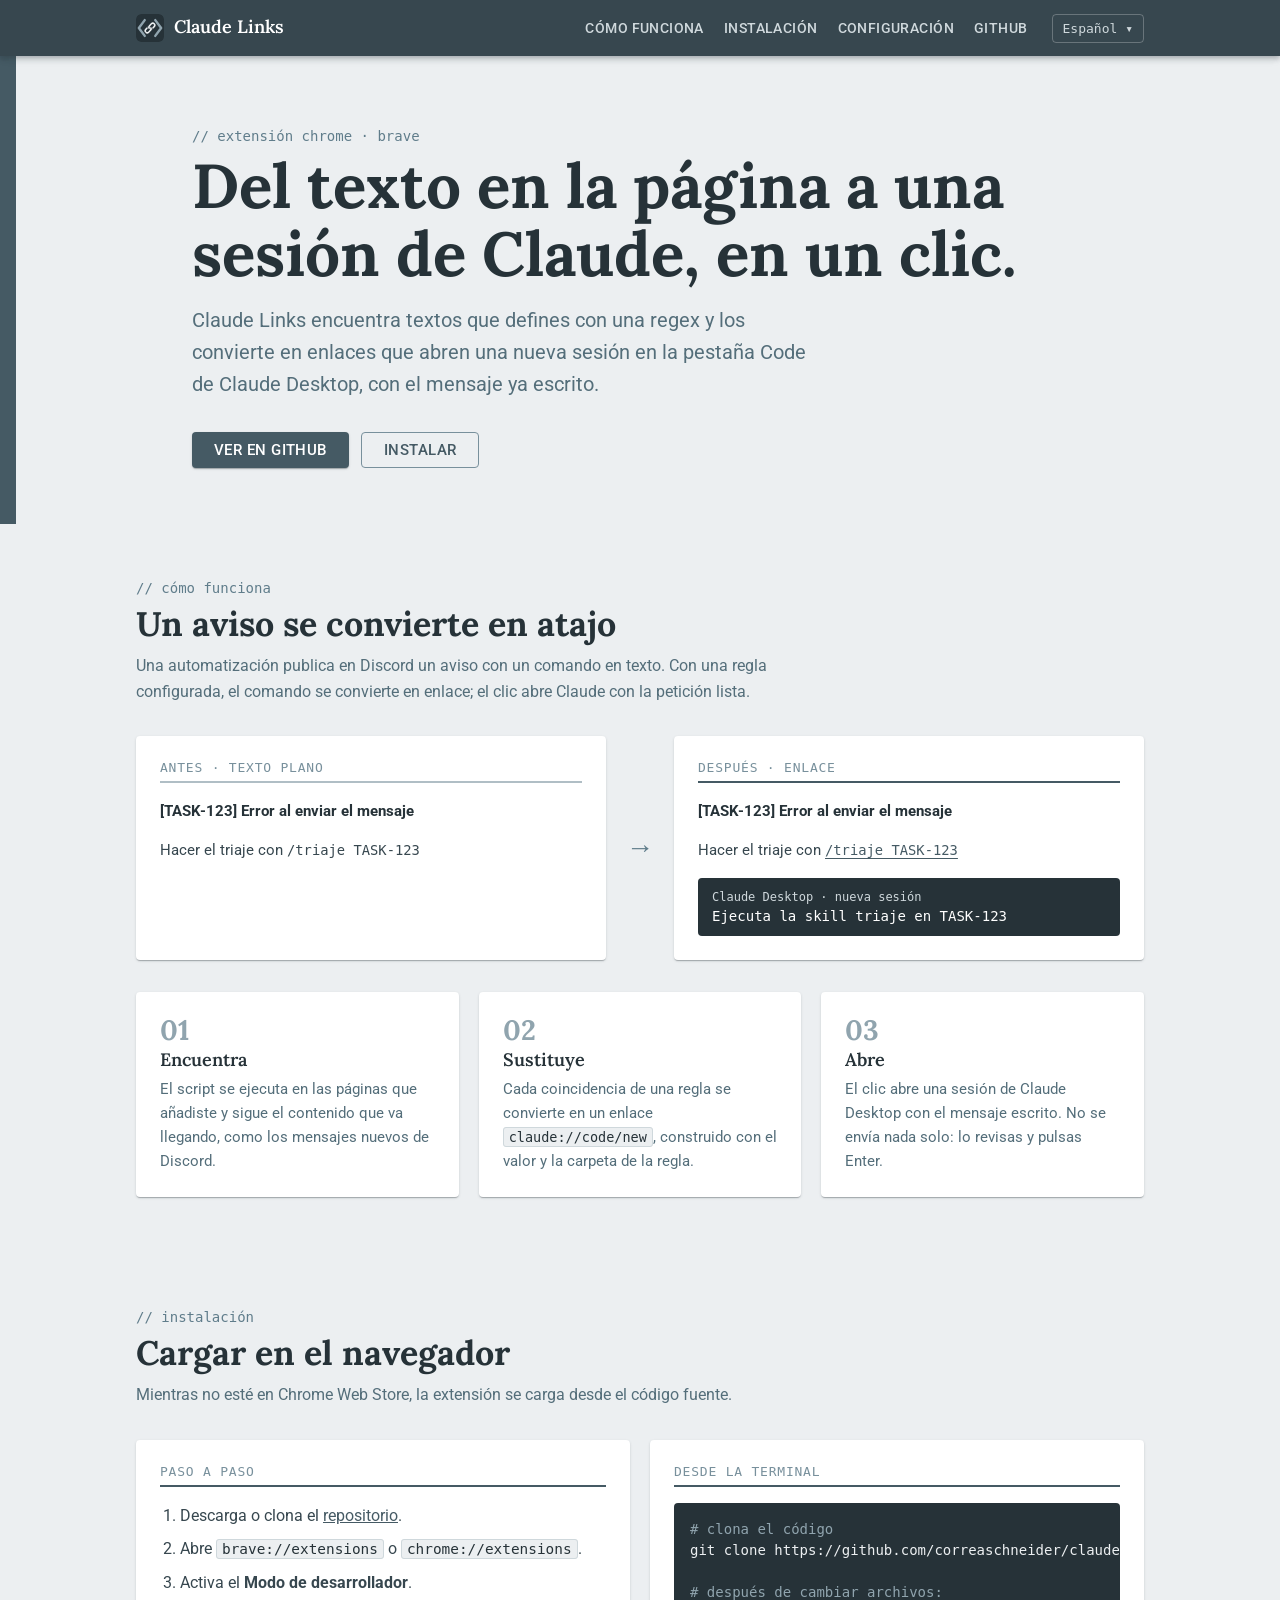
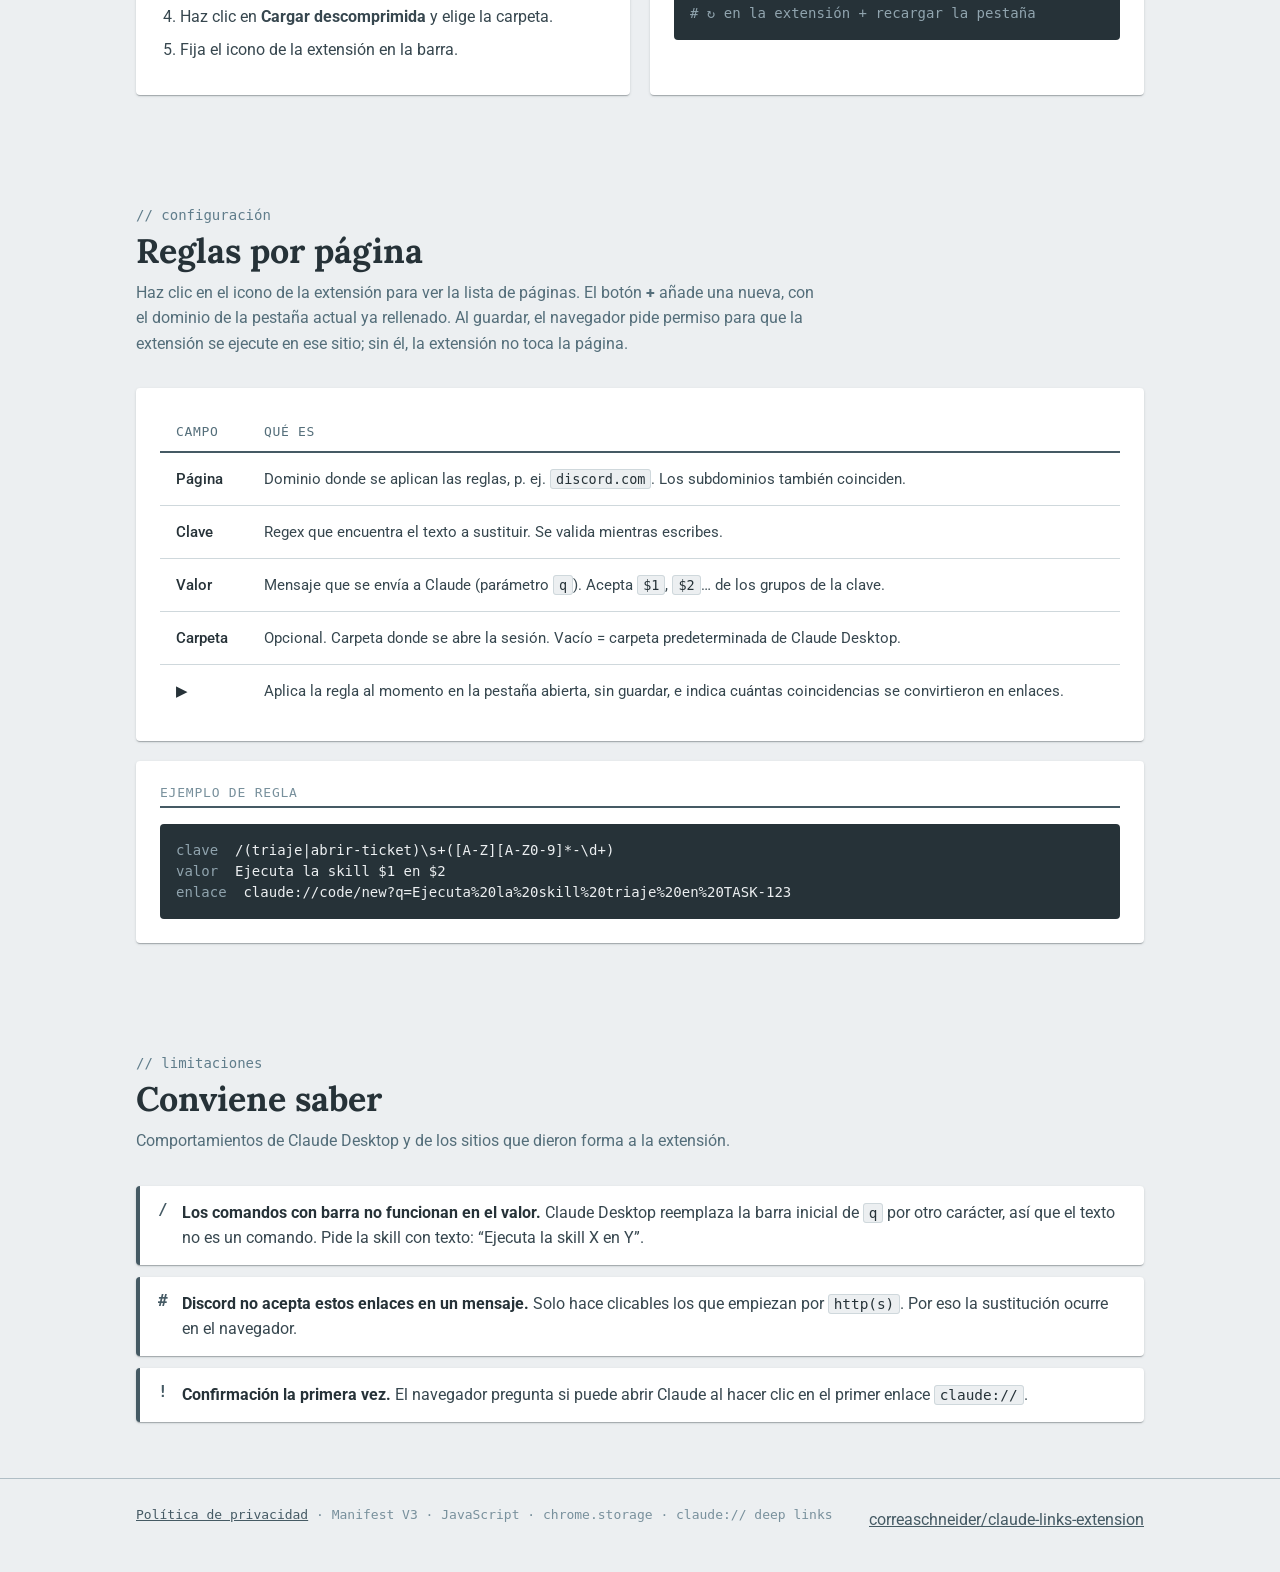
==== docs/es/index.html @ 5089f8d4 "feat: multi-idioma (en, pt-BR, pt-PT, es, it) - extensão com _locales (padrão en), gerados por tools" ====
<!doctype html>
<html lang="es">
<head>
<meta charset="utf-8">
<meta name="viewport" content="width=device-width, initial-scale=1">
<title>Claude Links</title>
<meta name="description" content="Extensión para Chrome/Brave que convierte textos de una página en enlaces que abren una sesión en Claude Desktop con el mensaje listo.">
<link rel="alternate" hreflang="en" href="https://correaschneider.github.io/claude-links-extension/">
<link rel="alternate" hreflang="pt-BR" href="https://correaschneider.github.io/claude-links-extension/pt-br/">
<link rel="alternate" hreflang="pt-PT" href="https://correaschneider.github.io/claude-links-extension/pt/">
<link rel="alternate" hreflang="es" href="https://correaschneider.github.io/claude-links-extension/es/">
<link rel="alternate" hreflang="it" href="https://correaschneider.github.io/claude-links-extension/it/">
<link rel="alternate" hreflang="x-default" href="https://correaschneider.github.io/claude-links-extension/">
<link rel="icon" type="image/svg+xml" href="../icon.svg">
<link rel="preconnect" href="https://fonts.googleapis.com">
<link rel="preconnect" href="https://fonts.gstatic.com" crossorigin>
<link href="https://fonts.googleapis.com/css2?family=Lora:ital,wght@0,600;0,700;1,500&family=Roboto:wght@400;500;700&display=swap" rel="stylesheet">
<link rel="stylesheet" href="../style.css">
</head>
<body>

<header class="appbar">
  <div class="inner">
    <a class="brand" href="./"><img src="../icon.svg" alt="" width="28" height="28" style="vertical-align:middle;margin-right:10px;border-radius:5px">Claude Links</a>
    <nav>
      <a href="./#how">Cómo funciona</a>
      <a href="./#install">Instalación</a>
      <a href="./#config">Configuración</a>
      <a href="https://github.com/correaschneider/claude-links-extension">GitHub</a>
    </nav>
    <details class="lang">
      <summary aria-label="Language">Español ▾</summary>
      <ul><li><a href="../" hreflang="en">English</a></li><li><a href="../pt-br/" hreflang="pt-BR">Português (Brasil)</a></li><li><a href="../pt/" hreflang="pt-PT">Português (Portugal)</a></li><li><a href="../es/" hreflang="es" aria-current="page">Español</a></li><li><a href="../it/" hreflang="it">Italiano</a></li></ul>
    </details>
  </div>
</header>

<div class="hero">
  <div class="container">
    <p class="kicker">// extensión chrome · brave</p>
    <h1>Del texto en la página a una sesión de Claude, en un clic.</h1>
    <p class="lead">Claude Links encuentra textos que defines con una regex y los convierte en enlaces que abren una nueva sesión en la pestaña Code de Claude Desktop, con el mensaje ya escrito.</p>
    <div class="actions">
      <a class="btn btn-contained" href="https://github.com/correaschneider/claude-links-extension">Ver en GitHub</a>
      <a class="btn btn-outlined" href="#install">Instalar</a>
    </div>
  </div>
</div>

<main>
  <section id="how">
    <div class="container">
      <p class="kicker">// cómo funciona</p>
      <h2>Un aviso se convierte en atajo</h2>
      <p class="section-sub">Una automatización publica en Discord un aviso con un comando en texto. Con una regla configurada, el comando se convierte en enlace; el clic abre Claude con la petición lista.</p>

      <div class="compare">
        <div class="paper">
          <p class="label">Antes · texto plano</p>
          <div class="rule-line rule-before"></div>
          <p class="msg"><b>[TASK-123] Error al enviar el mensaje</b></p>
          <p class="msg">Hacer el triaje con <span class="plain">/triaje TASK-123</span></p>
        </div>
        <div class="arrow" aria-hidden="true">→</div>
        <div class="paper">
          <p class="label">Después · enlace</p>
          <div class="rule-line rule-after"></div>
          <p class="msg"><b>[TASK-123] Error al enviar el mensaje</b></p>
          <p class="msg">Hacer el triaje con <span class="fake-link">/triaje TASK-123</span></p>
          <div class="composer"><small>Claude Desktop · nueva sesión</small>Ejecuta la skill triaje en TASK-123</div>
        </div>
      </div>

      <div class="steps" style="margin-top:32px">
        <div class="paper step"><h3>Encuentra</h3><p>El script se ejecuta en las páginas que añadiste y sigue el contenido que va llegando, como los mensajes nuevos de Discord.</p></div>
        <div class="paper step"><h3>Sustituye</h3><p>Cada coincidencia de una regla se convierte en un enlace <code>claude://code/new</code>, construido con el valor y la carpeta de la regla.</p></div>
        <div class="paper step"><h3>Abre</h3><p>El clic abre una sesión de Claude Desktop con el mensaje escrito. No se envía nada solo: lo revisas y pulsas Enter.</p></div>
      </div>
    </div>
  </section>

  <section id="install">
    <div class="container">
      <p class="kicker">// instalación</p>
      <h2>Cargar en el navegador</h2>
      <p class="section-sub">Mientras no esté en Chrome Web Store, la extensión se carga desde el código fuente.</p>
      <div class="two">
        <div class="paper">
          <p class="label">Paso a paso</p>
          <div class="rule-line rule-after"></div>
          <ol class="install"><li>Descarga o clona el <a href="https://github.com/correaschneider/claude-links-extension">repositorio</a>.</li><li>Abre <code>brave://extensions</code> o <code>chrome://extensions</code>.</li><li>Activa el <strong>Modo de desarrollador</strong>.</li><li>Haz clic en <strong>Cargar descomprimida</strong> y elige la carpeta.</li><li>Fija el icono de la extensión en la barra.</li></ol>
        </div>
        <div class="paper">
          <p class="label">Desde la terminal</p>
          <div class="rule-line rule-after"></div>
          <pre><span class="c"># clona el código</span>
git clone https://github.com/correaschneider/claude-links-extension.git

<span class="c"># después de cambiar archivos:</span>
<span class="c"># ↻ en la extensión + recargar la pestaña</span></pre>
        </div>
      </div>
    </div>
  </section>

  <section id="config">
    <div class="container">
      <p class="kicker">// configuración</p>
      <h2>Reglas por página</h2>
      <p class="section-sub">Haz clic en el icono de la extensión para ver la lista de páginas. El botón <strong>+</strong> añade una nueva, con el dominio de la pestaña actual ya rellenado. Al guardar, el navegador pide permiso para que la extensión se ejecute en ese sitio; sin él, la extensión no toca la página.</p>

      <div class="paper table-wrap">
        <table>
          <thead><tr><th>Campo</th><th>Qué es</th></tr></thead>
          <tbody>
            <tr><td>Página</td><td>Dominio donde se aplican las reglas, p. ej. <code>discord.com</code>. Los subdominios también coinciden.</td></tr>
            <tr><td>Clave</td><td>Regex que encuentra el texto a sustituir. Se valida mientras escribes.</td></tr>
            <tr><td>Valor</td><td>Mensaje que se envía a Claude (parámetro <code>q</code>). Acepta <code>$1</code>, <code>$2</code>… de los grupos de la clave.</td></tr>
            <tr><td>Carpeta</td><td>Opcional. Carpeta donde se abre la sesión. Vacío = carpeta predeterminada de Claude Desktop.</td></tr>
            <tr><td>▶</td><td>Aplica la regla al momento en la pestaña abierta, sin guardar, e indica cuántas coincidencias se convirtieron en enlaces.</td></tr>
          </tbody>
        </table>
      </div>

      <div class="paper" style="margin-top:20px">
        <p class="label">Ejemplo de regla</p>
        <div class="rule-line rule-after"></div>
        <pre><span class="c">clave</span>  /(triaje|abrir-ticket)\s+([A-Z][A-Z0-9]*-\d+)
<span class="c">valor</span>  Ejecuta la skill $1 en $2
<span class="c">enlace</span>  claude://code/new?q=Ejecuta%20la%20skill%20triaje%20en%20TASK-123</pre>
      </div>
    </div>
  </section>

  <section id="limits">
    <div class="container">
      <p class="kicker">// limitaciones</p>
      <h2>Conviene saber</h2>
      <p class="section-sub">Comportamientos de Claude Desktop y de los sitios que dieron forma a la extensión.</p>
      <div class="alerts">
        <div class="alert"><span class="ico">/</span><p><strong>Los comandos con barra no funcionan en el valor.</strong> Claude Desktop reemplaza la barra inicial de <code>q</code> por otro carácter, así que el texto no es un comando. Pide la skill con texto: “Ejecuta la skill X en Y”.</p></div>
        <div class="alert"><span class="ico">#</span><p><strong>Discord no acepta estos enlaces en un mensaje.</strong> Solo hace clicables los que empiezan por <code>http(s)</code>. Por eso la sustitución ocurre en el navegador.</p></div>
        <div class="alert"><span class="ico">!</span><p><strong>Confirmación la primera vez.</strong> El navegador pregunta si puede abrir Claude al hacer clic en el primer enlace <code>claude://</code>.</p></div>
      </div>
    </div>
  </section>
</main>

<footer>
  <div class="container">
    <span class="stack"><a href="privacy.html">Política de privacidad</a> · Manifest V3 · JavaScript · chrome.storage · claude:// deep links</span>
    <a href="https://github.com/correaschneider/claude-links-extension">correaschneider/claude-links-extension</a>
  </div>
</footer>

</body>
</html>
---- docs/style.css ----
/* Paleta blueGrey do MUI */
  :root {
    --bg-50:#eceff1; --bg-100:#cfd8dc; --bg-200:#b0bec5; --bg-300:#90a4ae; --bg-400:#78909c;
    --bg-500:#607d8b; --bg-600:#546e7a; --bg-700:#455a64; --bg-800:#37474f; --bg-900:#263238;
    --paper:#ffffff;
    --mono:'DejaVu Sans Mono', ui-monospace, 'SFMono-Regular', Menlo, Consolas, monospace;
    --serif:'Lora', Georgia, serif;
    --sans:'Roboto', 'Liberation Sans', Helvetica, Arial, sans-serif;
    /* Elevações do MUI */
    --e1:0 2px 1px -1px rgba(38,50,56,.2),0 1px 1px 0 rgba(38,50,56,.14),0 1px 3px 0 rgba(38,50,56,.12);
    --e4:0 2px 4px -1px rgba(38,50,56,.2),0 4px 5px 0 rgba(38,50,56,.14),0 1px 10px 0 rgba(38,50,56,.12);
  }
  * { box-sizing:border-box; }
  html { scroll-behavior:smooth; }
  body { margin:0; background:var(--bg-50); color:var(--bg-800); font:16px/1.6 var(--sans); }
  a { color:var(--bg-700); }
  code { font:0.9em var(--mono); background:var(--bg-50); border:1px solid var(--bg-100); border-radius:3px; padding:1px 5px; color:var(--bg-900); }

  /* AppBar */
  .appbar { position:sticky; top:0; z-index:10; background:var(--bg-800); color:#fff; box-shadow:var(--e4); }
  .appbar .inner { max-width:1040px; margin:0 auto; padding:0 16px; height:56px; display:flex; align-items:center; gap:24px; }
  .appbar .brand { font:600 18px var(--serif); color:#fff; text-decoration:none; margin-right:auto; }
  .appbar nav a { color:var(--bg-100); text-decoration:none; font-size:14px; font-weight:500; letter-spacing:.03em; text-transform:uppercase; }
  .appbar nav a:hover { color:#fff; }
  .appbar nav { display:flex; gap:20px; }

  .container { max-width:1040px; margin:0 auto; padding:0 16px; }

  /* Hero com faixa lateral */
  .hero { border-left:16px solid var(--bg-700); background:var(--bg-50); padding:72px 0 56px; }
  .hero .container { padding-left:clamp(16px, 5vw, 74px); }
  .kicker { font:14px var(--mono); color:var(--bg-500); margin:0 0 8px; }
  h1 { font:700 clamp(36px, 6vw, 62px)/1.1 var(--serif); color:var(--bg-900); margin:0 0 16px; }
  .lead { font-size:clamp(17px, 2vw, 20px); color:var(--bg-600); max-width:640px; margin:0 0 32px; }
  .actions { display:flex; gap:12px; flex-wrap:wrap; }

  /* Botões MUI */
  .btn { display:inline-flex; align-items:center; gap:8px; padding:8px 22px; border-radius:4px; font:500 15px var(--sans); letter-spacing:.03em; text-transform:uppercase; text-decoration:none; transition:background .2s, box-shadow .2s; }
  .btn-contained { background:var(--bg-700); color:#fff; box-shadow:var(--e1); }
  .btn-contained:hover { background:var(--bg-900); box-shadow:var(--e4); }
  .btn-outlined { border:1px solid var(--bg-400); color:var(--bg-700); }
  .btn-outlined:hover { background:rgba(69,90,100,.06); border-color:var(--bg-700); }

  section { padding:56px 0; }
  h2 { font:700 clamp(26px, 3.5vw, 34px)/1.2 var(--serif); color:var(--bg-900); margin:0 0 8px; }
  .section-sub { color:var(--bg-600); margin:0 0 32px; max-width:680px; }
  .label { font:13px var(--mono); text-transform:uppercase; letter-spacing:.06em; color:var(--bg-400); margin:0 0 6px; }

  /* Paper/Card */
  .paper { background:var(--paper); border-radius:4px; box-shadow:var(--e1); padding:24px; }

  /* Antes / depois */
  .compare { display:grid; grid-template-columns:1fr auto 1fr; gap:20px; align-items:stretch; }
  .compare .arrow { align-self:center; color:var(--bg-500); font-size:28px; }
  .rule-line { height:2px; margin:0 0 16px; }
  .rule-before { background:var(--bg-200); }
  .rule-after { background:var(--bg-700); }
  .msg { font-size:15px; }
  .msg b { color:var(--bg-900); }
  .fake-link { color:var(--bg-700); text-decoration:underline; text-underline-offset:3px; font-family:var(--mono); font-size:.92em; }
  .plain { font-family:var(--mono); font-size:.92em; color:var(--bg-800); }
  .composer { margin-top:16px; background:var(--bg-900); color:#fff; border-radius:4px; padding:12px 14px; font:14px var(--mono); }
  .composer small { display:block; color:var(--bg-100); font-size:12px; margin-bottom:4px; }

  /* Passos */
  .steps { display:grid; grid-template-columns:repeat(3, 1fr); gap:20px; counter-reset:step; }
  .step { position:relative; padding-top:56px; }
  .step::before { counter-increment:step; content:counter(step, decimal-leading-zero); position:absolute; top:20px; left:24px; font:700 28px var(--serif); color:var(--bg-300); }
  .step h3 { font:600 18px var(--serif); color:var(--bg-900); margin:0 0 6px; }
  .step p { margin:0; color:var(--bg-600); font-size:15px; }

  /* Tabela MUI */
  .table-wrap { overflow-x:auto; }
  table { width:100%; border-collapse:collapse; font-size:15px; }
  th { text-align:left; font:500 13px var(--mono); text-transform:uppercase; letter-spacing:.05em; color:var(--bg-600); padding:12px 16px; border-bottom:2px solid var(--bg-700); white-space:nowrap; }
  td { padding:14px 16px; border-bottom:1px solid var(--bg-100); vertical-align:top; }
  tr:last-child td { border-bottom:0; }
  td:first-child { font-weight:500; color:var(--bg-900); white-space:nowrap; }

  pre { background:var(--bg-900); color:var(--bg-50); border-radius:4px; padding:16px; overflow-x:auto; font:14px/1.5 var(--mono); margin:0; }
  pre .c { color:var(--bg-300); }

  /* Alertas */
  .alerts { display:grid; gap:12px; }
  .alert { display:flex; gap:14px; background:var(--paper); border-left:4px solid var(--bg-700); border-radius:4px; padding:14px 18px; box-shadow:var(--e1); }
  .alert .ico { font:700 16px var(--mono); color:var(--bg-700); }
  .alert p { margin:0; }
  .alert strong { color:var(--bg-900); }

  ol.install { margin:0; padding-left:20px; }
  ol.install li { margin-bottom:8px; }
  .two { display:grid; grid-template-columns:1fr 1fr; gap:20px; }
  .two > *, .compare > *, .steps > * { min-width:0; }

  footer { border-top:1px solid var(--bg-200); padding:28px 0 40px; }
  footer .stack { font:13px var(--mono); color:var(--bg-400); }
  footer .container { display:flex; justify-content:space-between; gap:16px; flex-wrap:wrap; }

  @media (max-width: 760px) {
    .appbar nav { display:none; }
    .compare { grid-template-columns:1fr; }
    .compare .arrow { justify-self:center; transform:rotate(90deg); }
    .steps, .two { grid-template-columns:1fr; }
    .hero { border-left-width:8px; padding:48px 0 40px; }
  }

  /* Seletor de idioma */
  .lang { position:relative; }
  .lang summary { list-style:none; cursor:pointer; color:var(--bg-100); font:500 13px var(--mono); padding:6px 10px; border:1px solid rgba(255,255,255,.25); border-radius:4px; }
  .lang summary::-webkit-details-marker { display:none; }
  .lang summary:hover { color:#fff; border-color:rgba(255,255,255,.5); }
  .lang ul { position:absolute; right:0; top:calc(100% + 6px); margin:0; padding:6px 0; list-style:none; background:var(--paper); border-radius:4px; box-shadow:var(--e4); min-width:190px; z-index:20; }
  .lang li a { display:block; padding:8px 16px; color:var(--bg-800); text-decoration:none; font-size:14px; }
  .lang li a:hover { background:var(--bg-50); }
  .lang li a[aria-current] { font-weight:700; color:var(--bg-900); }
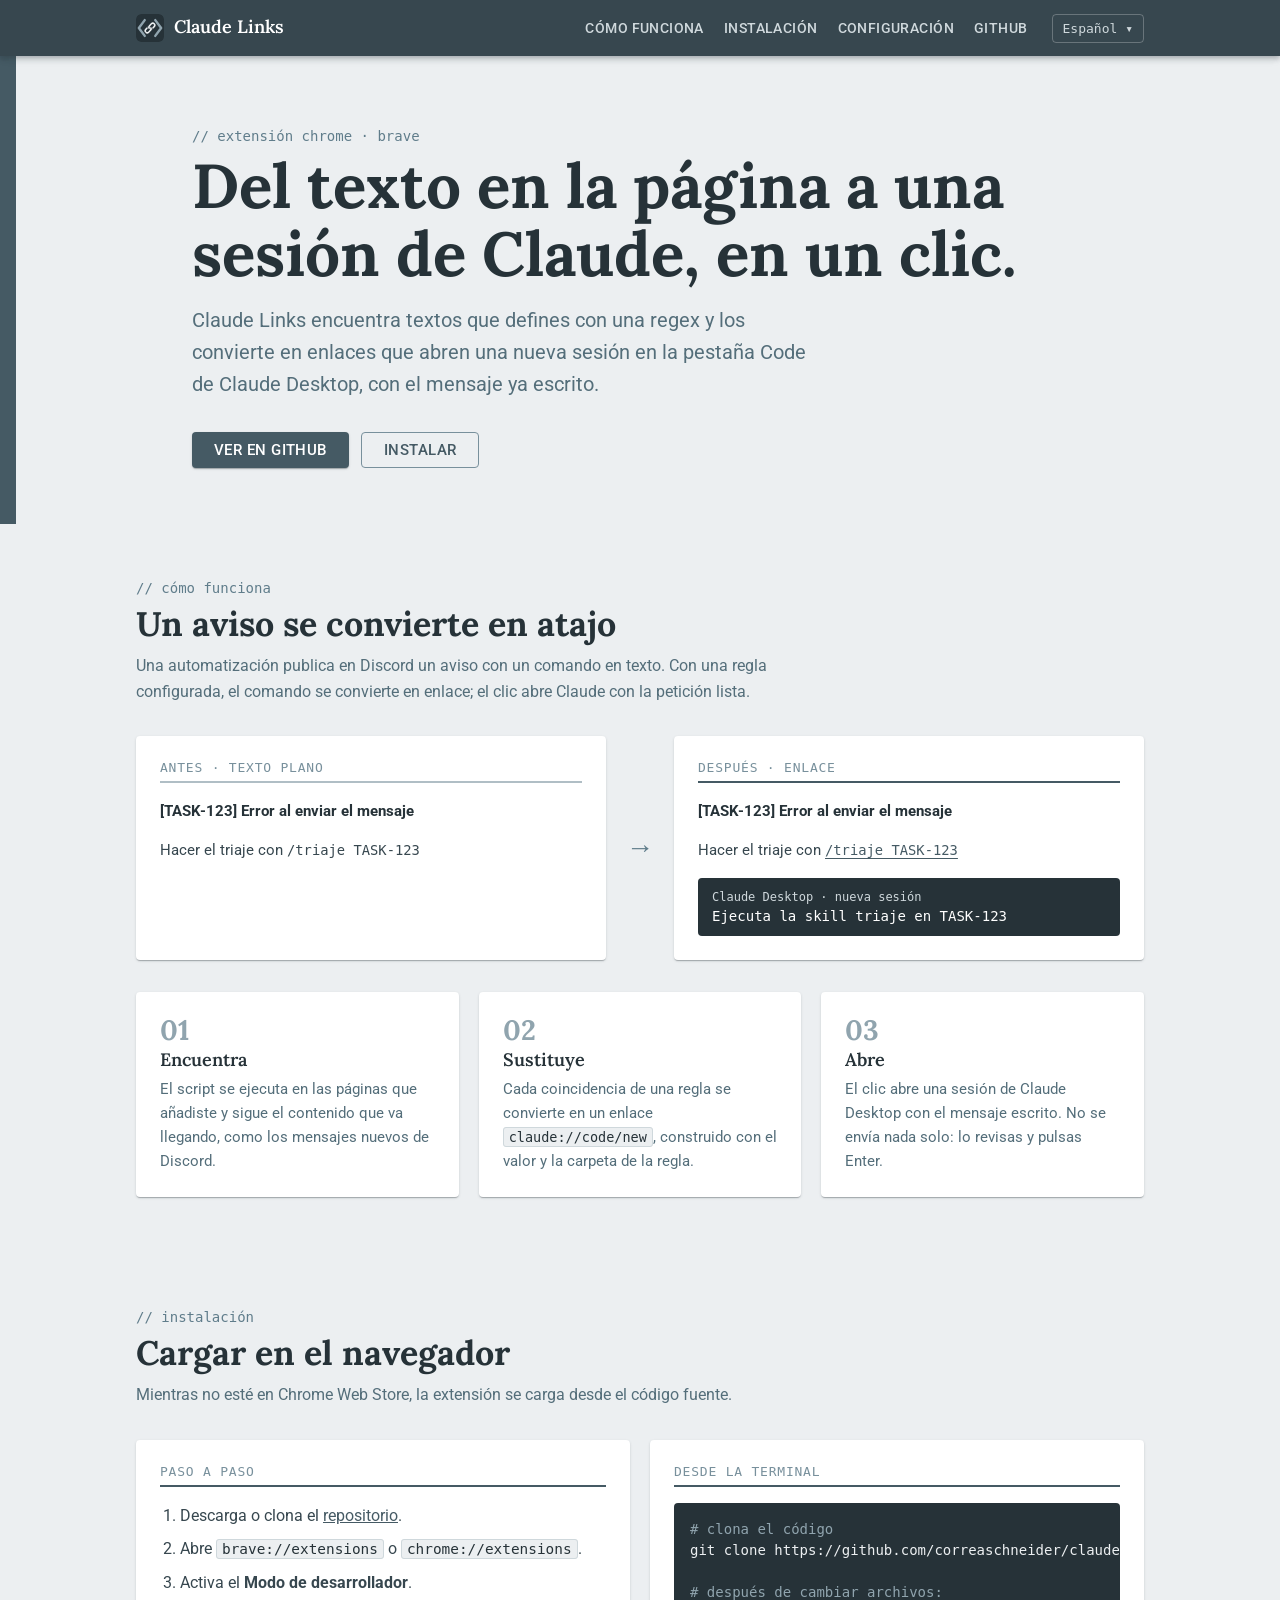
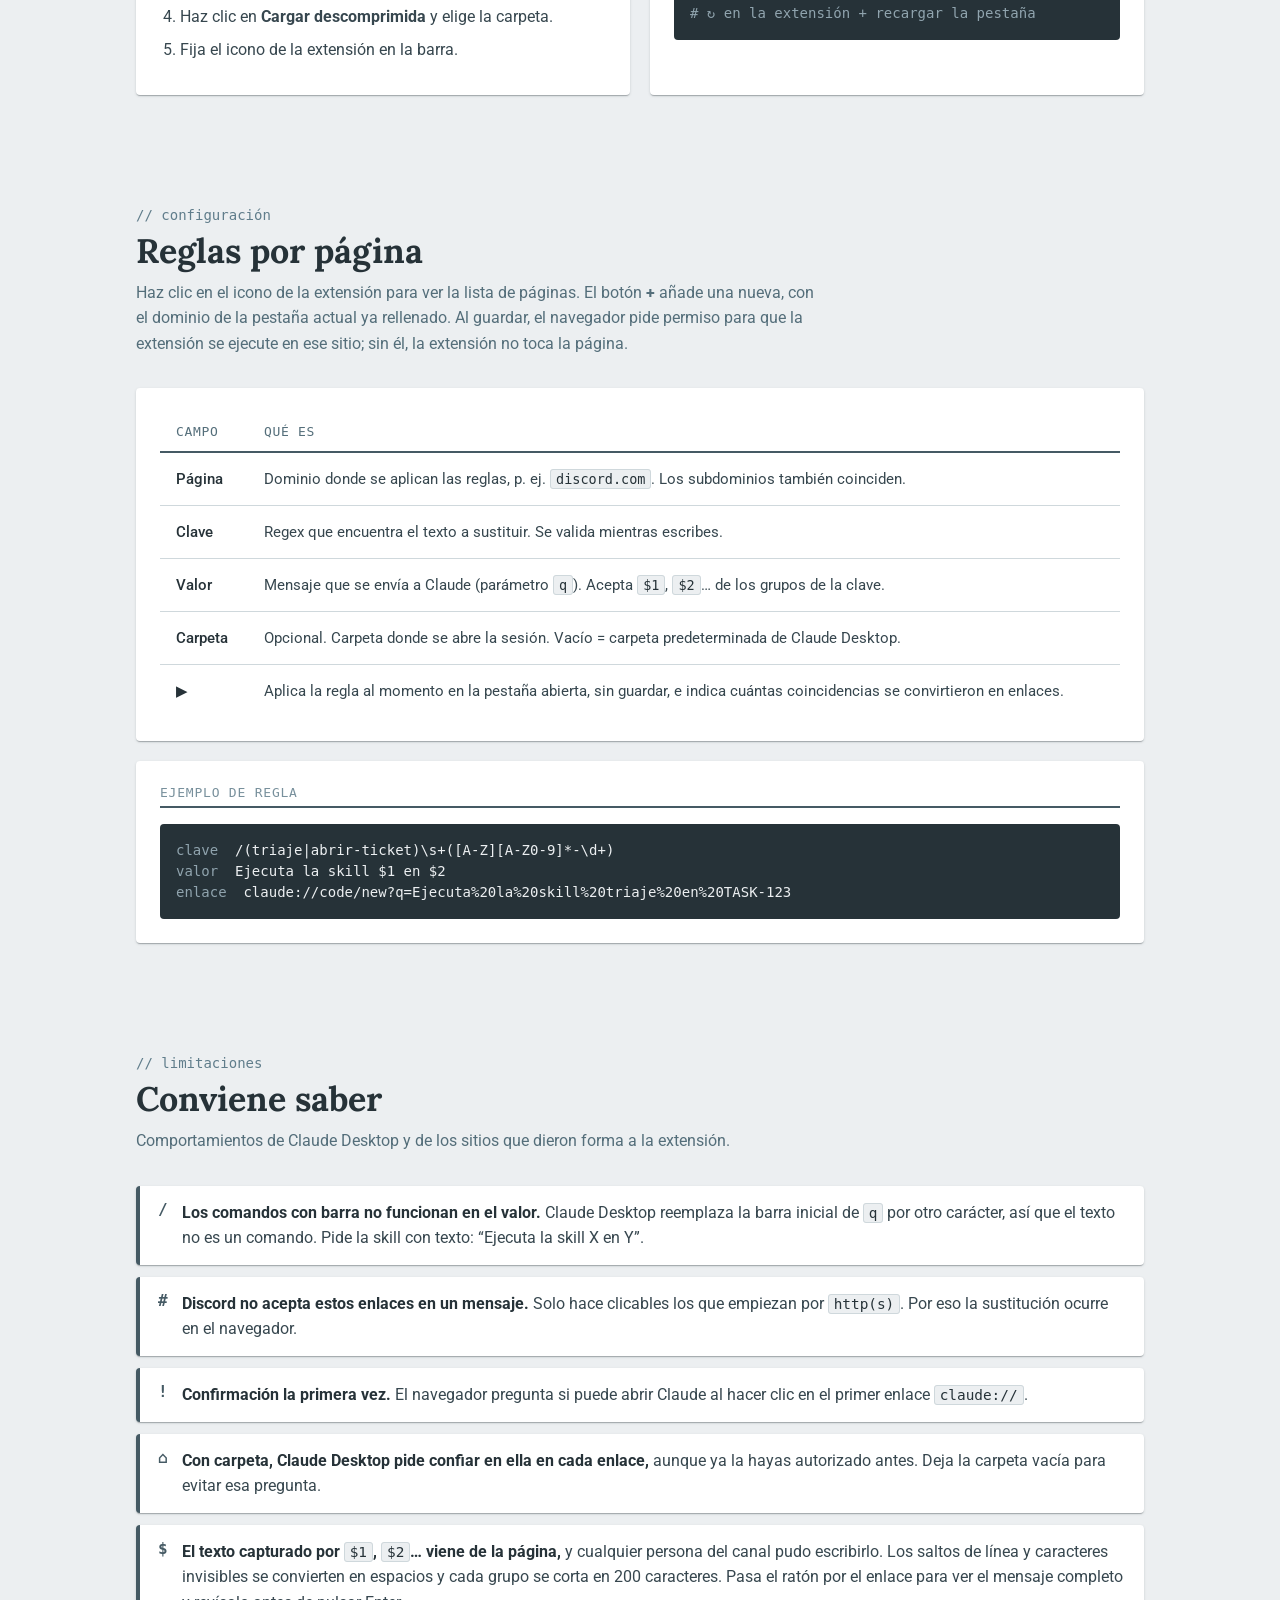
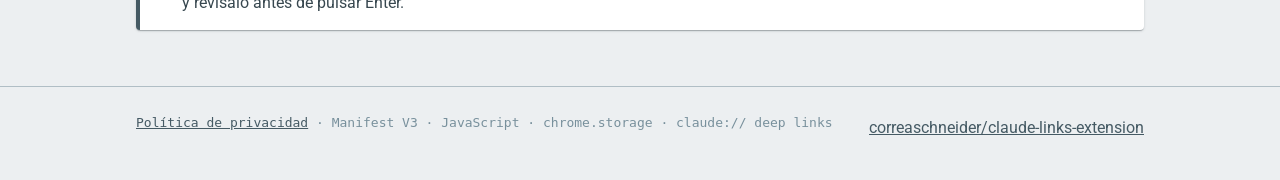
==== commit b76d6dee: "fix(security): limpar texto capturado, tirar fontes externas e conter regex lenta - $1, $2… sem queb" ====
--- a/docs/es/index.html
+++ b/docs/es/index.html
@@ -141,6 +141,8 @@
         <div class="alert"><span class="ico">/</span><p><strong>Los comandos con barra no funcionan en el valor.</strong> Claude Desktop reemplaza la barra inicial de <code>q</code> por otro carácter, así que el texto no es un comando. Pide la skill con texto: “Ejecuta la skill X en Y”.</p></div>
         <div class="alert"><span class="ico">#</span><p><strong>Discord no acepta estos enlaces en un mensaje.</strong> Solo hace clicables los que empiezan por <code>http(s)</code>. Por eso la sustitución ocurre en el navegador.</p></div>
         <div class="alert"><span class="ico">!</span><p><strong>Confirmación la primera vez.</strong> El navegador pregunta si puede abrir Claude al hacer clic en el primer enlace <code>claude://</code>.</p></div>
+        <div class="alert"><span class="ico">⌂</span><p><strong>Con carpeta, Claude Desktop pide confiar en ella en cada enlace,</strong> aunque ya la hayas autorizado antes. Deja la carpeta vacía para evitar esa pregunta.</p></div>
+        <div class="alert"><span class="ico">$</span><p><strong>El texto capturado por <code>$1</code>, <code>$2</code>… viene de la página,</strong> y cualquier persona del canal pudo escribirlo. Los saltos de línea y caracteres invisibles se convierten en espacios y cada grupo se corta en 200 caracteres. Pasa el ratón por el enlace para ver el mensaje completo y revísalo antes de pulsar Enter.</p></div>
       </div>
     </div>
   </section>
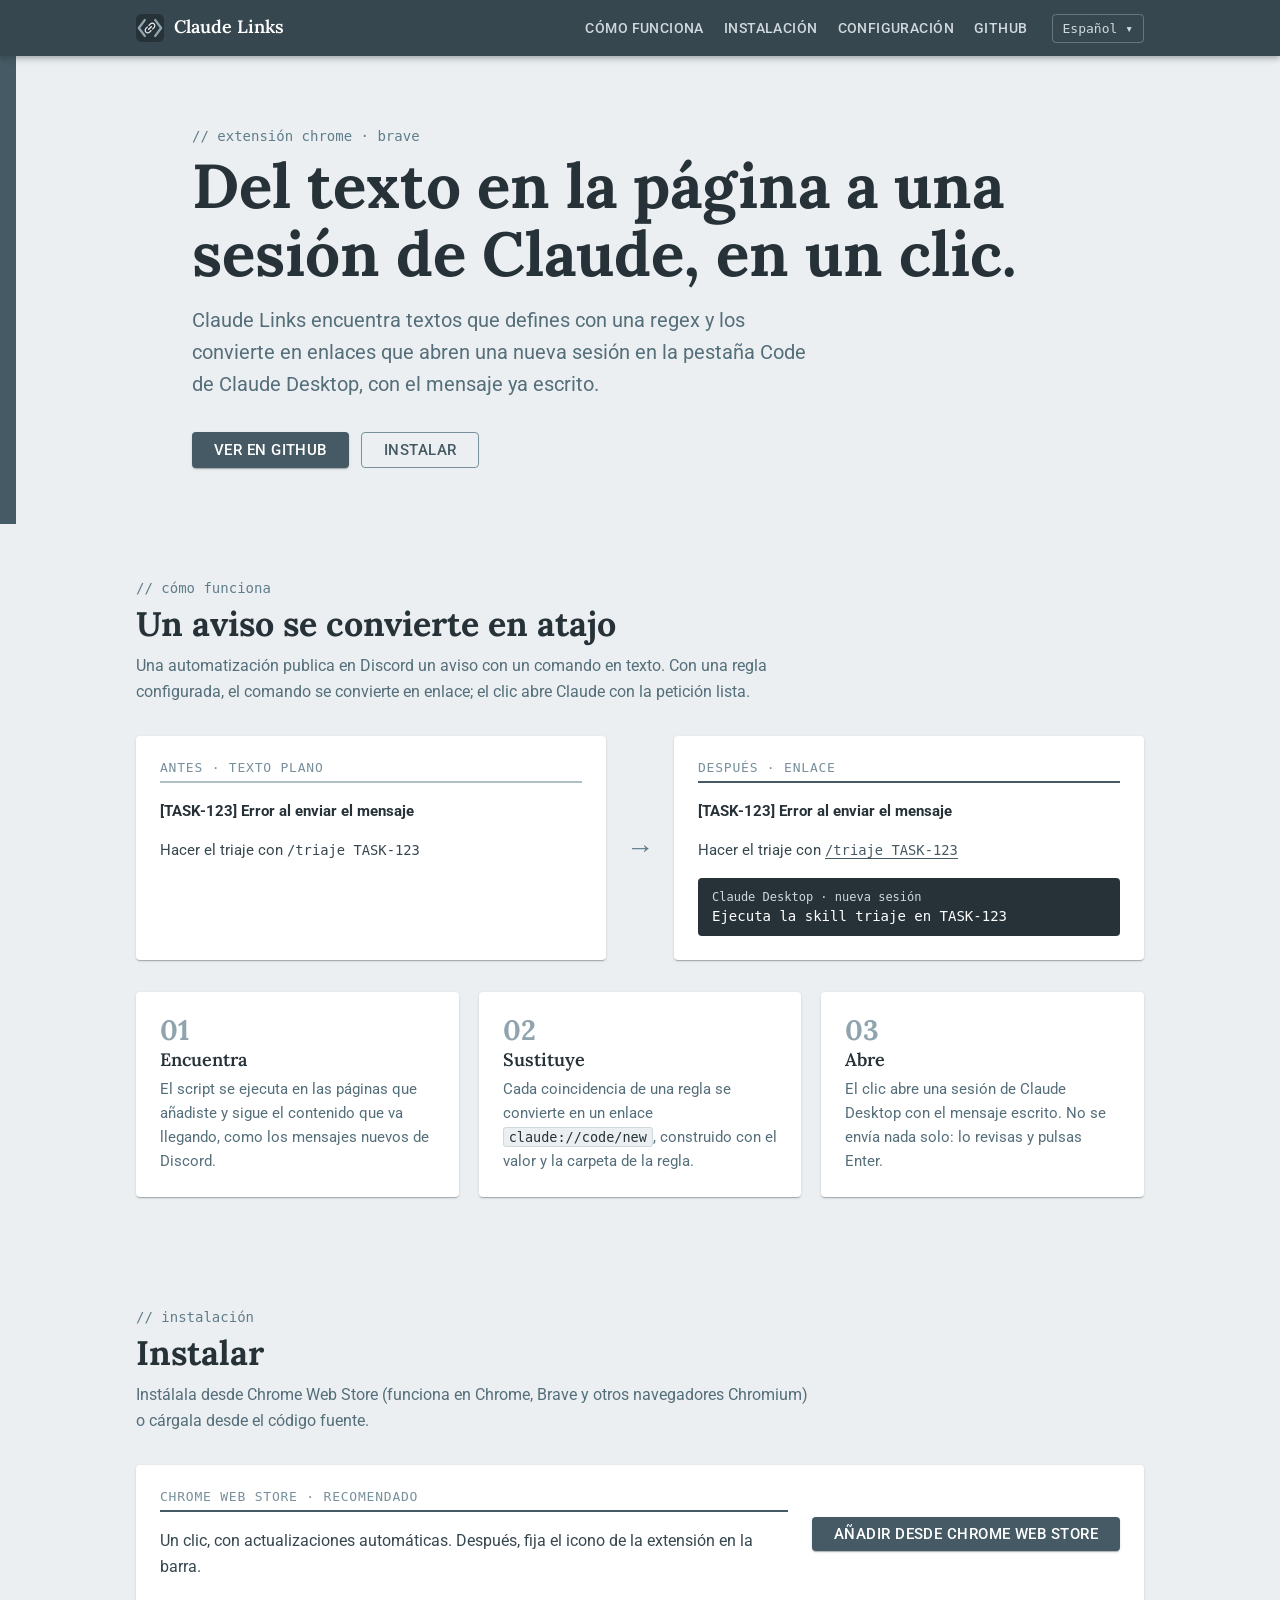
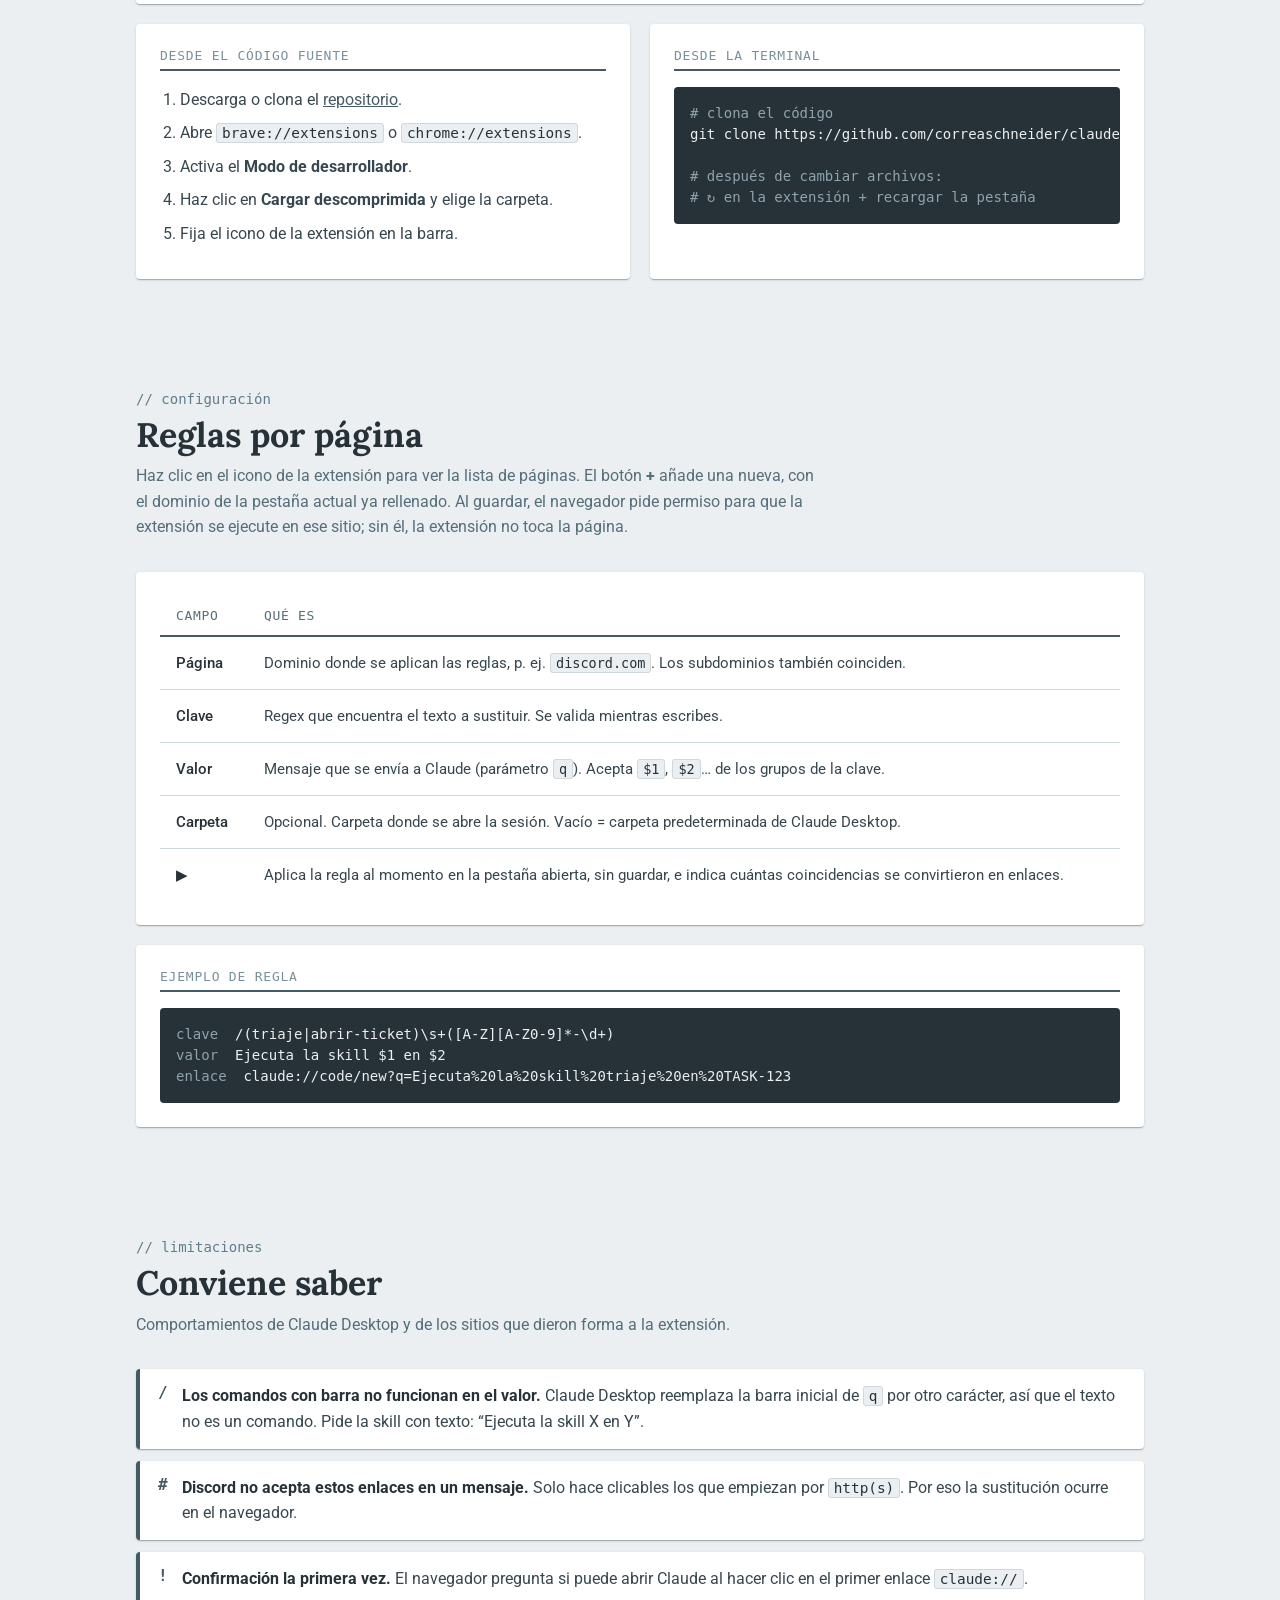
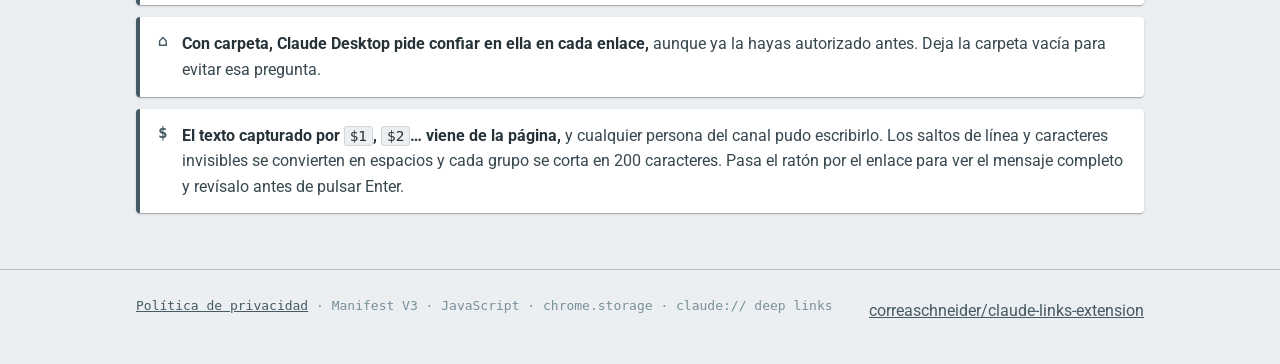
==== commit 05283378: "docs: instalação pela Chrome Web Store (site e READMEs, 5 idiomas) A extensão foi publicada; a loja " ====
--- a/docs/es/index.html
+++ b/docs/es/index.html
@@ -42,7 +42,7 @@
     <p class="lead">Claude Links encuentra textos que defines con una regex y los convierte en enlaces que abren una nueva sesión en la pestaña Code de Claude Desktop, con el mensaje ya escrito.</p>
     <div class="actions">
       <a class="btn btn-contained" href="https://github.com/correaschneider/claude-links-extension">Ver en GitHub</a>
-      <a class="btn btn-outlined" href="#install">Instalar</a>
+      <a class="btn btn-outlined" href="https://chromewebstore.google.com/detail/claude-links/lphafilnbkkfemcmibdbigaopjnbdell">Instalar</a>
     </div>
   </div>
 </div>
@@ -82,11 +82,19 @@
   <section id="install">
     <div class="container">
       <p class="kicker">// instalación</p>
-      <h2>Cargar en el navegador</h2>
-      <p class="section-sub">Mientras no esté en Chrome Web Store, la extensión se carga desde el código fuente.</p>
-      <div class="two">
+      <h2>Instalar</h2>
+      <p class="section-sub">Instálala desde Chrome Web Store (funciona en Chrome, Brave y otros navegadores Chromium) o cárgala desde el código fuente.</p>
+      <div class="paper store-card">
+        <div>
+          <p class="label">Chrome Web Store · recomendado</p>
+          <div class="rule-line rule-after"></div>
+          <p>Un clic, con actualizaciones automáticas. Después, fija el icono de la extensión en la barra.</p>
+        </div>
+        <a class="btn btn-contained" href="https://chromewebstore.google.com/detail/claude-links/lphafilnbkkfemcmibdbigaopjnbdell">Añadir desde Chrome Web Store</a>
+      </div>
+      <div class="two" style="margin-top:20px">
         <div class="paper">
-          <p class="label">Paso a paso</p>
+          <p class="label">Desde el código fuente</p>
           <div class="rule-line rule-after"></div>
           <ol class="install"><li>Descarga o clona el <a href="https://github.com/correaschneider/claude-links-extension">repositorio</a>.</li><li>Abre <code>brave://extensions</code> o <code>chrome://extensions</code>.</li><li>Activa el <strong>Modo de desarrollador</strong>.</li><li>Haz clic en <strong>Cargar descomprimida</strong> y elige la carpeta.</li><li>Fija el icono de la extensión en la barra.</li></ol>
         </div>
--- a/docs/style.css
+++ b/docs/style.css
@@ -113,3 +113,9 @@
   .lang li a { display:block; padding:8px 16px; color:var(--bg-800); text-decoration:none; font-size:14px; }
   .lang li a:hover { background:var(--bg-50); }
   .lang li a[aria-current] { font-weight:700; color:var(--bg-900); }
+
+  /* Card da Chrome Web Store na instalação */
+  .store-card { display:flex; align-items:center; gap:24px; justify-content:space-between; }
+  .store-card > div { flex:1; min-width:0; }
+  .store-card p:last-child { margin:0; }
+  @media (max-width: 760px) { .store-card { flex-direction:column; align-items:stretch; } }
